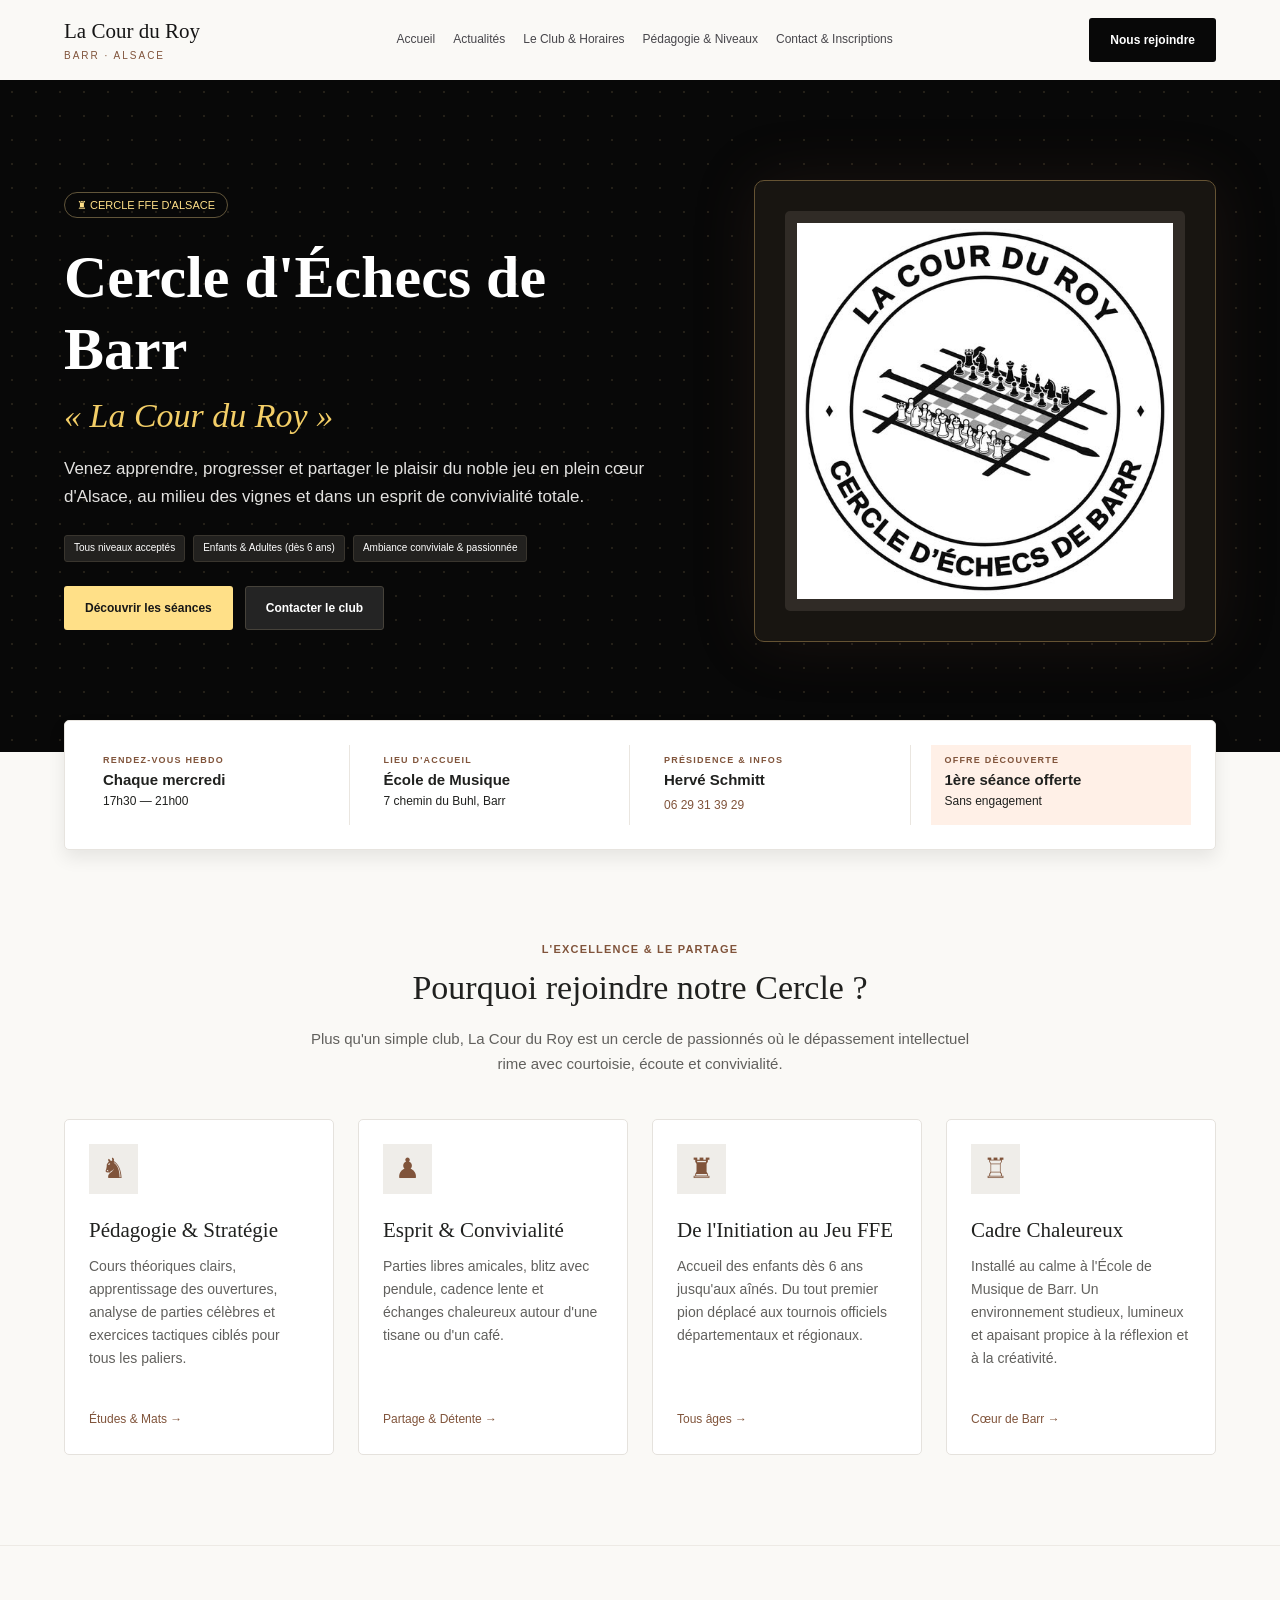
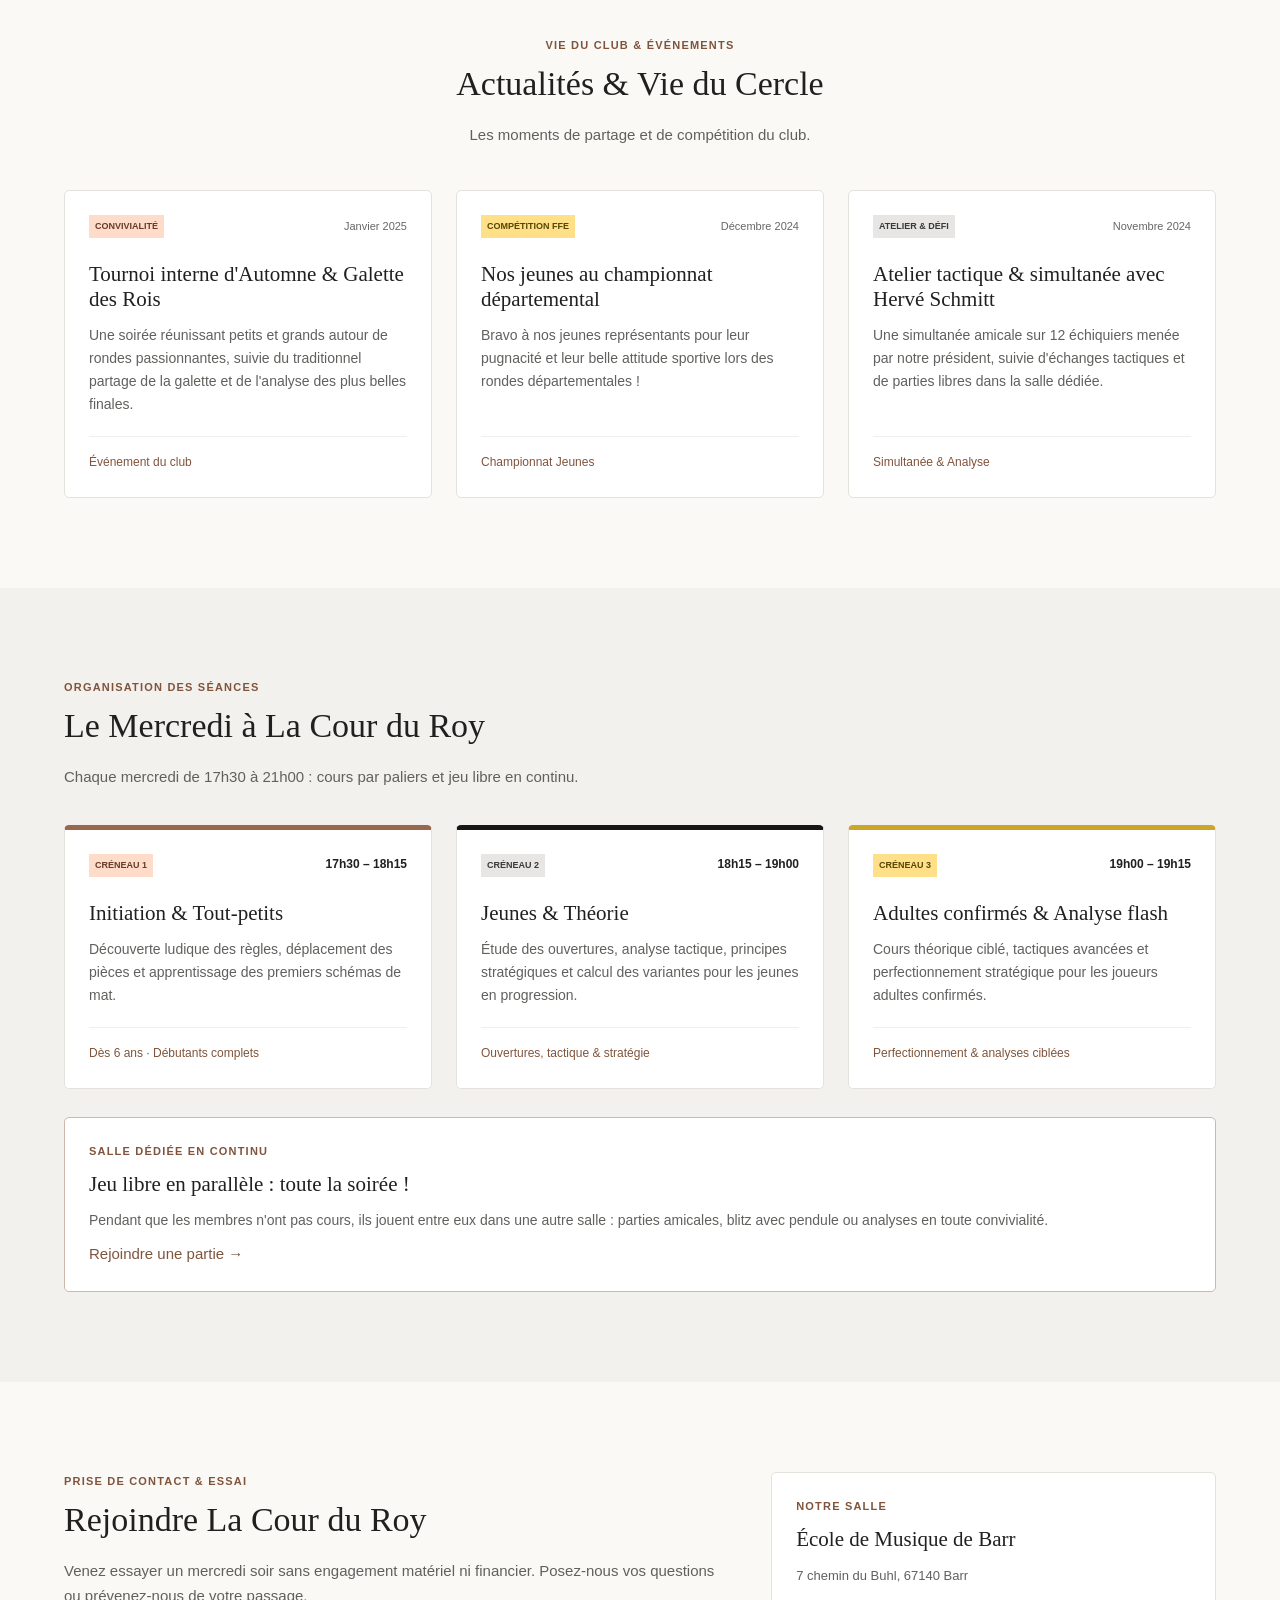
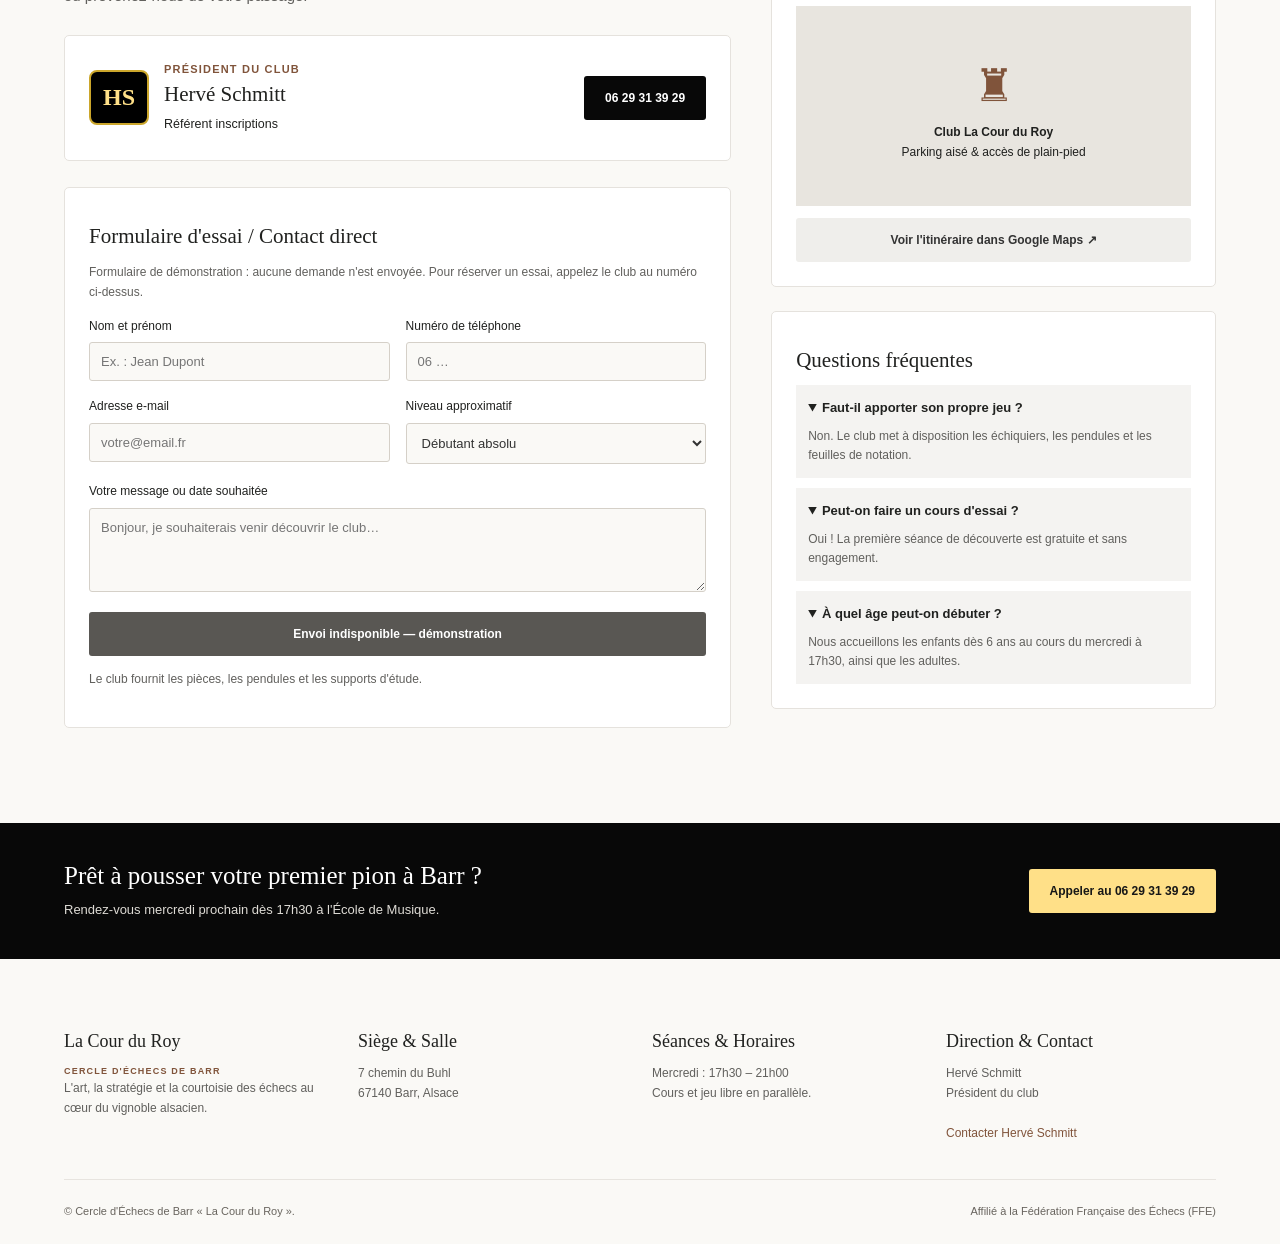
==== accueil.html @ d6816dc2 "Créer le site du club en HTML et CSS commentés en français" ====
<!DOCTYPE html>
<!-- Le HTML décrit le contenu. L'apparence est définie dans apparence.css. -->
<html lang="fr">
<head>
  <meta charset="UTF-8">
  <!-- Cette ligne adapte la page à la largeur des téléphones. -->
  <meta name="viewport" content="width=device-width, initial-scale=1.0">
  <meta name="description" content="Découvrez La Cour du Roy, le cercle d'échecs de Barr : séances du mercredi, initiation et jeu libre pour tous les niveaux.">
  <title>La Cour du Roy — Cercle d'Échecs de Barr</title>
  <link rel="stylesheet" href="apparence.css">
</head>
<body>
  <a class="lien-evitement" href="#contenu">Aller au contenu</a>
  <!-- L'en-tête contient le nom du club et les liens de navigation. -->
  <header class="entete">
    <div class="conteneur navigation">
      <a class="marque" href="#accueil">La Cour du Roy<span>Barr · Alsace</span></a>
      <nav aria-label="Navigation principale">
        <!-- Le # renvoie à l'attribut id d'une section de cette page. -->
        <a href="#accueil">Accueil</a>
        <a href="#actualites">Actualités</a>
        <a href="#horaires">Le Club &amp; Horaires</a>
        <a href="#pedagogie">Pédagogie &amp; Niveaux</a>
        <a href="#contact">Contact &amp; Inscriptions</a>
      </nav>
      <a class="bouton" href="#contact">Nous rejoindre</a>
    </div>
  </header>

  <main id="contenu">
    <!-- Le bandeau est la première grande zone visible de la page. -->
    <section class="bandeau" id="accueil">
      <div class="conteneur presentation">
        <div>
          <span class="insigne">♜ Cercle FFE d'Alsace</span>
          <h1>Cercle d'Échecs de Barr</h1>
          <p class="sous-titre">« La Cour du Roy »</p>
          <p class="introduction">Venez apprendre, progresser et partager le plaisir du noble jeu en plein cœur d'Alsace, au milieu des vignes et dans un esprit de convivialité totale.</p>
          <ul class="qualites">
            <li>Tous niveaux acceptés</li>
            <li>Enfants &amp; Adultes (dès 6 ans)</li>
            <li>Ambiance conviviale &amp; passionnée</li>
          </ul>
          <div class="actions">
            <a class="bouton bouton-dore" href="#horaires">Découvrir les séances</a>
            <a class="bouton bouton-clair" href="#contact">Contacter le club</a>
          </div>
        </div>
        <div class="cadre-logo">
          <!-- Une image locale fonctionne aussi sans connexion Internet. -->
          <img src="images/logo-club.png" alt="La Cour du Roy, Cercle d'Échecs de Barr" width="526" height="526">
        </div>
      </div>
    </section>

    <div class="conteneur informations">
      <div><span class="etiquette">Rendez-vous hebdo</span><strong>Chaque mercredi</strong><span>17h30 — 21h00</span></div>
      <div><span class="etiquette">Lieu d'accueil</span><strong>École de Musique</strong><span>7 chemin du Buhl, Barr</span></div>
      <div><span class="etiquette">Présidence &amp; Infos</span><strong>Hervé Schmitt</strong><a href="tel:+33629313929">06 29 31 39 29</a></div>
      <div class="offre"><span class="etiquette">Offre découverte</span><strong>1ère séance offerte</strong><span>Sans engagement</span></div>
    </div>

    <section class="section conteneur" id="pedagogie">
      <div class="titre-section">
        <span class="etiquette">L'excellence &amp; le partage</span>
        <h2>Pourquoi rejoindre notre Cercle ?</h2>
        <p>Plus qu'un simple club, La Cour du Roy est un cercle de passionnés où le dépassement intellectuel rime avec courtoisie, écoute et convivialité.</p>
      </div>
      <!-- La même classe « carte » permet de réutiliser la même apparence. -->
      <div class="grille quatre-colonnes">
        <article class="carte"><span class="icone" aria-hidden="true">♞</span><h3>Pédagogie &amp; Stratégie</h3><p>Cours théoriques clairs, apprentissage des ouvertures, analyse de parties célèbres et exercices tactiques ciblés pour tous les paliers.</p><a class="lien-carte" href="#horaires">Études &amp; Mats →</a></article>
        <article class="carte"><span class="icone" aria-hidden="true">♟</span><h3>Esprit &amp; Convivialité</h3><p>Parties libres amicales, blitz avec pendule, cadence lente et échanges chaleureux autour d'une tisane ou d'un café.</p><a class="lien-carte" href="#jeu-libre">Partage &amp; Détente →</a></article>
        <article class="carte"><span class="icone" aria-hidden="true">♜</span><h3>De l'Initiation au Jeu FFE</h3><p>Accueil des enfants dès 6 ans jusqu'aux aînés. Du tout premier pion déplacé aux tournois officiels départementaux et régionaux.</p><a class="lien-carte" href="#horaires">Tous âges →</a></article>
        <article class="carte"><span class="icone" aria-hidden="true">♖</span><h3>Cadre Chaleureux</h3><p>Installé au calme à l'École de Musique de Barr. Un environnement studieux, lumineux et apaisant propice à la réflexion et à la créativité.</p><a class="lien-carte" href="#adresse">Cœur de Barr →</a></article>
      </div>
    </section>

    <section class="section actualites" id="actualites">
      <div class="conteneur">
        <div class="titre-section"><span class="etiquette">Vie du club &amp; événements</span><h2>Actualités &amp; Vie du Cercle</h2><p>Les moments de partage et de compétition du club.</p></div>
        <!-- Ces textes sont repris de la maquette : les vérifier avant publication. -->
        <div class="grille trois-colonnes">
          <article class="carte"><div class="entete-carte"><span class="categorie">Convivialité</span><time datetime="2025-01">Janvier 2025</time></div><h3>Tournoi interne d'Automne &amp; Galette des Rois</h3><p>Une soirée réunissant petits et grands autour de rondes passionnantes, suivie du traditionnel partage de la galette et de l'analyse des plus belles finales.</p><span class="pied-carte">Événement du club</span></article>
          <article class="carte"><div class="entete-carte"><span class="categorie doree">Compétition FFE</span><time datetime="2024-12">Décembre 2024</time></div><h3>Nos jeunes au championnat départemental</h3><p>Bravo à nos jeunes représentants pour leur pugnacité et leur belle attitude sportive lors des rondes départementales !</p><span class="pied-carte">Championnat Jeunes</span></article>
          <article class="carte"><div class="entete-carte"><span class="categorie grise">Atelier &amp; Défi</span><time datetime="2024-11">Novembre 2024</time></div><h3>Atelier tactique &amp; simultanée avec Hervé Schmitt</h3><p>Une simultanée amicale sur 12 échiquiers menée par notre président, suivie d'échanges tactiques et de parties libres dans la salle dédiée.</p><span class="pied-carte">Simultanée &amp; Analyse</span></article>
        </div>
      </div>
    </section>

    <section class="section fond-gris" id="horaires">
      <div class="conteneur">
        <div class="titre-horaires"><span class="etiquette">Organisation des séances</span><h2>Le Mercredi à La Cour du Roy</h2><p>Chaque mercredi de 17h30 à 21h00 : cours par paliers et jeu libre en continu.</p></div>
        <div class="grille trois-colonnes">
          <article class="carte creneau"><div class="entete-carte"><span class="categorie">Créneau 1</span><strong>17h30 – 18h15</strong></div><h3>Initiation &amp; Tout-petits</h3><p>Découverte ludique des règles, déplacement des pièces et apprentissage des premiers schémas de mat.</p><span class="pied-carte">Dès 6 ans · Débutants complets</span></article>
          <article class="carte creneau creneau-noir"><div class="entete-carte"><span class="categorie grise">Créneau 2</span><strong>18h15 – 19h00</strong></div><h3>Jeunes &amp; Théorie</h3><p>Étude des ouvertures, analyse tactique, principes stratégiques et calcul des variantes pour les jeunes en progression.</p><span class="pied-carte">Ouvertures, tactique &amp; stratégie</span></article>
          <article class="carte creneau creneau-dore"><div class="entete-carte"><span class="categorie doree">Créneau 3</span><strong>19h00 – 19h15</strong></div><h3>Adultes confirmés &amp; Analyse flash</h3><p>Cours théorique ciblé, tactiques avancées et perfectionnement stratégique pour les joueurs adultes confirmés.</p><span class="pied-carte">Perfectionnement &amp; analyses ciblées</span></article>
        </div>
        <div class="carte jeu-libre" id="jeu-libre"><span class="etiquette">Salle dédiée en continu</span><h3>Jeu libre en parallèle : toute la soirée !</h3><p>Pendant que les membres n'ont pas cours, ils jouent entre eux dans une autre salle : parties amicales, blitz avec pendule ou analyses en toute convivialité.</p><a href="#contact">Rejoindre une partie →</a></div>
      </div>
    </section>

    <section class="section conteneur contact" id="contact">
      <div>
        <span class="etiquette">Prise de contact &amp; essai</span><h2>Rejoindre La Cour du Roy</h2>
        <p>Venez essayer un mercredi soir sans engagement matériel ni financier. Posez-nous vos questions ou prévenez-nous de votre passage.</p>
        <div class="carte president"><span class="initiales" aria-hidden="true">HS</span><div><span class="etiquette">Président du club</span><h3>Hervé Schmitt</h3><small>Référent inscriptions</small></div><a class="bouton" href="tel:+33629313929">06 29 31 39 29</a></div>
        <div class="carte">
          <h3>Formulaire d'essai / Contact direct</h3>
          <p class="note" id="note-formulaire">Formulaire de démonstration : aucune demande n'est envoyée. Pour réserver un essai, appelez le club au numéro ci-dessus.</p>
          <!-- Un vrai envoi demande un serveur ou un service de formulaire.
               Le bouton est désactivé pour ne pas simuler un envoi réussi. -->
          <form aria-describedby="note-formulaire">
            <div class="grille deux-colonnes">
              <!-- Le « for » du label correspond à l'id du champ associé. -->
              <div><label for="nom">Nom et prénom</label><input id="nom" name="nom" type="text" autocomplete="name" placeholder="Ex. : Jean Dupont"></div>
              <div><label for="telephone">Numéro de téléphone</label><input id="telephone" name="telephone" type="tel" autocomplete="tel" placeholder="06 …"></div>
              <div><label for="courriel">Adresse e-mail</label><input id="courriel" name="courriel" type="email" autocomplete="email" placeholder="votre@email.fr"></div>
              <div><label for="niveau">Niveau approximatif</label><select id="niveau" name="niveau"><option>Débutant absolu</option><option>Connaît les règles</option><option>Joueur régulier</option><option>Compétiteur</option><option>Inscription pour un enfant</option></select></div>
            </div>
            <label for="message">Votre message ou date souhaitée</label><textarea id="message" name="message" rows="4" placeholder="Bonjour, je souhaiterais venir découvrir le club…"></textarea>
            <button class="bouton" type="button" disabled>Envoi indisponible — démonstration</button>
            <p class="note">Le club fournit les pièces, les pendules et les supports d'étude.</p>
          </form>
        </div>
      </div>
      <aside>
        <div class="carte" id="adresse"><span class="etiquette">Notre salle</span><h3>École de Musique de Barr</h3><address>7 chemin du Buhl, 67140 Barr</address><div class="localisation"><span aria-hidden="true">♜</span><strong>Club La Cour du Roy</strong><span>Parking aisé &amp; accès de plain-pied</span></div><a class="bouton bouton-itineraire" href="https://maps.google.com/?q=7+Chemin+du+Buhl+67140+Barr" target="_blank" rel="noopener noreferrer">Voir l'itinéraire dans Google Maps ↗</a></div>
        <div class="carte questions"><h3>Questions fréquentes</h3>
          <!-- details et summary créent un volet ouvrable sans JavaScript. -->
          <details open><summary>Faut-il apporter son propre jeu ?</summary><p>Non. Le club met à disposition les échiquiers, les pendules et les feuilles de notation.</p></details>
          <details open><summary>Peut-on faire un cours d'essai ?</summary><p>Oui ! La première séance de découverte est gratuite et sans engagement.</p></details>
          <details open><summary>À quel âge peut-on débuter ?</summary><p>Nous accueillons les enfants dès 6 ans au cours du mercredi à 17h30, ainsi que les adultes.</p></details>
        </div>
      </aside>
    </section>

    <section class="invitation"><div class="conteneur"><div><h2>Prêt à pousser votre premier pion à Barr ?</h2><p>Rendez-vous mercredi prochain dès 17h30 à l'École de Musique.</p></div><a class="bouton bouton-dore" href="tel:+33629313929">Appeler au 06 29 31 39 29</a></div></section>
  </main>

  <!-- Le pied de page rassemble les informations utiles. -->
  <footer class="pied-page conteneur">
    <div class="grille quatre-colonnes">
      <div><h3>La Cour du Roy</h3><span class="etiquette">Cercle d'Échecs de Barr</span><p>L'art, la stratégie et la courtoisie des échecs au cœur du vignoble alsacien.</p></div>
      <div><h3>Siège &amp; Salle</h3><p>7 chemin du Buhl<br>67140 Barr, Alsace</p></div>
      <div><h3>Séances &amp; Horaires</h3><p>Mercredi : 17h30 – 21h00<br>Cours et jeu libre en parallèle.</p></div>
      <div><h3>Direction &amp; Contact</h3><p>Hervé Schmitt<br>Président du club</p><a href="tel:+33629313929">Contacter Hervé Schmitt</a></div>
    </div>
    <div class="mentions"><span>© Cercle d'Échecs de Barr « La Cour du Roy ».</span><span>Affilié à la Fédération Française des Échecs (FFE)</span></div>
  </footer>
</body>
</html>
---- apparence.css ----
/* Le CSS règle les couleurs, les tailles et la disposition du HTML.
   Une règle s'écrit : sélecteur { propriété: valeur; } */

/* 1. Réglages communs à toute la page. */
* {
  box-sizing: border-box; /* Les bordures et espacements restent dans la largeur. */
}
html { scroll-behavior: smooth; }
body {
  margin: 0;
  background: #faf9f6;
  color: #20211f;
  font-family: Arial, sans-serif;
  font-size: 15px;
  line-height: 1.65;
}
h1, h2, h3, .marque {
  font-family: Georgia, 'Times New Roman', serif;
  line-height: 1.2;
}
h1 { font-size: 60px; margin: 24px 0 12px; }
h2 { font-size: 34px; margin: 10px 0 18px; font-weight: normal; }
h3 { font-size: 21px; margin: 12px 0; font-weight: normal; }
p { margin: 0 0 20px; color: #61605d; }
a { color: #80543b; text-decoration: none; }
a:hover { text-decoration: underline; }
/* Le contour permet de voir quel lien ou champ est sélectionné au clavier. */
a:focus-visible, summary:focus-visible, input:focus-visible,
select:focus-visible, textarea:focus-visible {
  outline: 3px solid #af7a28;
  outline-offset: 4px;
}
img { max-width: 100%; height: auto; display: block; }
section, [id] { scroll-margin-top: 24px; }
.conteneur { width: 90%; max-width: 1160px; margin: 0 auto; }
.section { padding-top: 90px; padding-bottom: 90px; }
.etiquette { display: block; color: #80543b; font-size: 11px; font-weight: bold; text-transform: uppercase; letter-spacing: 1.2px; }
.lien-evitement { position: absolute; top: -100px; left: 15px; padding: 10px; background: white; z-index: 10; }
.lien-evitement:focus { top: 10px; }

/* 2. Navigation : flex place les éléments les uns à côté des autres. */
.navigation { display: flex; align-items: center; justify-content: space-between; gap: 22px; min-height: 80px; }
.marque { color: #161616; font-size: 21px; flex-shrink: 0; }
.marque span { display: block; font: 10px Arial, sans-serif; text-transform: uppercase; letter-spacing: 2px; color: #80543b; margin-top: 5px; }
nav { display: flex; gap: 18px; flex-wrap: wrap; }
nav a { color: #47464b; font-size: 12px; }
.bouton { display: inline-block; padding: 12px 20px; border: 1px solid transparent; border-radius: 3px; background: #080808; color: white; font: bold 12px/1.5 Arial, sans-serif; text-align: center; }
.bouton:hover { background: #80543b; color: white; text-decoration: none; }
.bouton-dore { background: #ffe088; color: #171717; }
.bouton-clair { background: #242424; border-color: #46423a; }

/* 3. Présentation et logo. Les points sont un fond créé en CSS. */
.bandeau { background-color: #080808; background-image: radial-gradient(#242018 1px, transparent 1px); background-size: 24px 24px; color: white; padding: 100px 0 110px; }
.presentation { display: grid; grid-template-columns: 1.3fr 1fr; align-items: center; gap: 90px; }
.insigne { border: 1px solid #61553a; border-radius: 20px; padding: 6px 12px; font-size: 11px; text-transform: uppercase; color: #ffe088; }
.sous-titre { font: italic 34px Georgia, serif; color: #f3ce67; margin-bottom: 20px; }
.introduction { color: #e3e2e0; font-size: 17px; }
.qualites { display: flex; flex-wrap: wrap; gap: 8px; padding: 0; margin: 24px 0; list-style: none; }
.qualites li { background: #22211f; border: 1px solid #39352e; border-radius: 3px; padding: 4px 9px; font-size: 10px; }
.actions { display: flex; flex-wrap: wrap; gap: 12px; }
.cadre-logo { padding: 30px; border: 1px solid #655333; border-radius: 10px; background: #181511; box-shadow: 0 0 65px #80543b25; }
.cadre-logo img { border: 12px solid #302b26; border-radius: 5px; }

/* 4. La barre d'informations remonte légèrement sur le bandeau. */
.informations { position: relative; margin-top: -32px; padding: 24px; background: white; border: 1px solid #e7e4df; border-radius: 5px; box-shadow: 0 8px 18px #00000015; display: grid; grid-template-columns: repeat(4, 1fr); gap: 20px; }
.informations > div { padding: 8px 14px; border-right: 1px solid #eae6e0; }
.informations strong, .informations span { display: block; }
.informations strong { font-size: 15px; }
.informations span, .informations a { font-size: 12px; }
.informations .etiquette { font-size: 9px; }
.informations .offre { background: #fff0e7; border: 0; }

/* 5. Grilles réutilisables : 1fr signifie une part de l'espace disponible. */
.grille { display: grid; gap: 24px; }
.quatre-colonnes { grid-template-columns: repeat(4, 1fr); }
.trois-colonnes { grid-template-columns: repeat(3, 1fr); }
.deux-colonnes { grid-template-columns: repeat(2, 1fr); }
.titre-section { text-align: center; max-width: 670px; margin: 0 auto 42px; }
.carte { background: white; border: 1px solid #e5e2dd; border-radius: 5px; padding: 24px; }
.grille .carte { display: flex; flex-direction: column; }
.carte p { font-size: 14px; }
.icone { display: inline-block; align-self: flex-start; background: #efede9; color: #80543b; font-size: 28px; padding: 2px 12px; margin-bottom: 12px; }
.lien-carte { margin-top: auto; padding-top: 20px; font-size: 12px; }
.actualites { border-top: 1px solid #edeae5; }
.entete-carte { display: flex; align-items: center; justify-content: space-between; flex-wrap: wrap; gap: 8px; margin-bottom: 12px; font-size: 12px; }
time { color: #666; font-size: 11px; }
.categorie { background: #ffdbca; color: #653d26; padding: 4px 6px; font-size: 9px; text-transform: uppercase; font-weight: bold; }
.doree { background: #ffe088; color: #574500; }
.grise { background: #e8e6e4; color: #393939; }
.pied-carte { margin-top: auto; padding-top: 16px; border-top: 1px solid #eee; color: #80543b; font-size: 12px; }

/* 6. Horaires et contact. */
.fond-gris { background: #f2f1ee; }
.titre-horaires { margin-bottom: 35px; }
.creneau { border-top: 5px solid #98694e; }
.creneau-noir { border-top-color: #171717; }
.creneau-dore { border-top-color: #cba62b; }
.jeu-libre { margin-top: 28px; border-color: #cdb8ab; }
.jeu-libre p { margin-bottom: 10px; }
.contact { display: grid; grid-template-columns: 1.5fr 1fr; gap: 40px; }
.president { display: flex; align-items: center; flex-wrap: wrap; gap: 15px; margin: 26px 0; }
.president h3 { margin: 4px 0; }
.president .bouton { margin-left: auto; }
.initiales { background: black; color: #ffe088; border: 2px solid #cba62b; border-radius: 8px; padding: 12px; font: bold 24px Georgia, serif; }
.contact aside > .carte { margin-bottom: 24px; }
label { display: block; font-size: 12px; margin-bottom: 6px; }
input, select, textarea { width: 100%; padding: 11px; border: 1px solid #d5d0c8; border-radius: 3px; background: #faf9f6; color: #333; font: 13px Arial, sans-serif; }
textarea { resize: vertical; }
form .grille { gap: 16px; margin-bottom: 18px; }
form .bouton { width: 100%; margin-top: 12px; }
button:disabled { background: #595753; color: white; cursor: not-allowed; }
.note { font-size: 12px !important; margin: 14px 0; }
address { font-style: normal; color: #61605d; font-size: 13px; }
.localisation { background: #e8e5df; min-height: 200px; display: flex; flex-direction: column; align-items: center; justify-content: center; text-align: center; padding: 20px; margin: 20px 0 12px; font-size: 12px; }
.localisation > span:first-child { font-size: 45px; color: #80543b; }
.bouton-itineraire { background: #efeeeb; color: #333; width: 100%; }
details { background: #f4f3f1; padding: 12px; margin-top: 10px; font-size: 13px; }
summary { cursor: pointer; font-weight: bold; }
details p { margin: 8px 0 0; font-size: 12px !important; }

/* 7. Dernière invitation et pied de page. */
.invitation { background: #080808; color: white; padding: 38px 0; }
.invitation .conteneur { display: flex; align-items: center; justify-content: space-between; gap: 25px; }
.invitation h2 { font-size: 25px; margin: 0 0 8px; }
.invitation p { color: #dedbd5; margin: 0; font-size: 13px; }
.invitation .bouton { flex-shrink: 0; }
.pied-page { padding-top: 60px; padding-bottom: 24px; font-size: 12px; }
.pied-page h3 { font-size: 18px; }
.pied-page .etiquette { font-size: 9px; }
.mentions { display: flex; justify-content: space-between; flex-wrap: wrap; gap: 15px; border-top: 1px solid #e7e4df; margin-top: 35px; padding-top: 22px; color: #68645e; font-size: 11px; }

/* 8. Les media queries changent la disposition selon la largeur de l'écran. */
@media (max-width: 1050px) {
  .navigation { flex-wrap: wrap; padding: 18px 0; }
  nav { order: 3; width: 100%; justify-content: center; }
  .presentation { gap: 40px; }
  h1 { font-size: 48px; }
  .quatre-colonnes, .informations { grid-template-columns: repeat(2, 1fr); }
  .contact { grid-template-columns: 1.2fr 1fr; gap: 24px; }
  .trois-colonnes { gap: 14px; }
  .carte { padding: 20px; }
}
@media (max-width: 700px) {
  .section { padding-top: 55px; padding-bottom: 55px; }
  h1 { font-size: 42px; }
  h2 { font-size: 29px; }
  .sous-titre { font-size: 29px; }
  nav { gap: 12px 18px; }
  .bandeau { padding: 55px 0 75px; }
  .presentation, .contact, .trois-colonnes { grid-template-columns: 1fr; }
  .cadre-logo { width: 260px; max-width: 100%; margin: 0 auto; padding: 18px; }
  .informations { padding: 16px; gap: 8px; }
  .informations > div { border: 0; padding: 8px; }
  .quatre-colonnes, .deux-colonnes { grid-template-columns: 1fr; }
  .invitation .conteneur { flex-direction: column; text-align: center; }
  .president .bouton { margin-left: 0; }
  .entete .bouton { padding: 10px 12px; }
}
/* Respecte les personnes qui préfèrent éviter les mouvements à l'écran. */
@media (prefers-reduced-motion: reduce) {
  html { scroll-behavior: auto; }
}
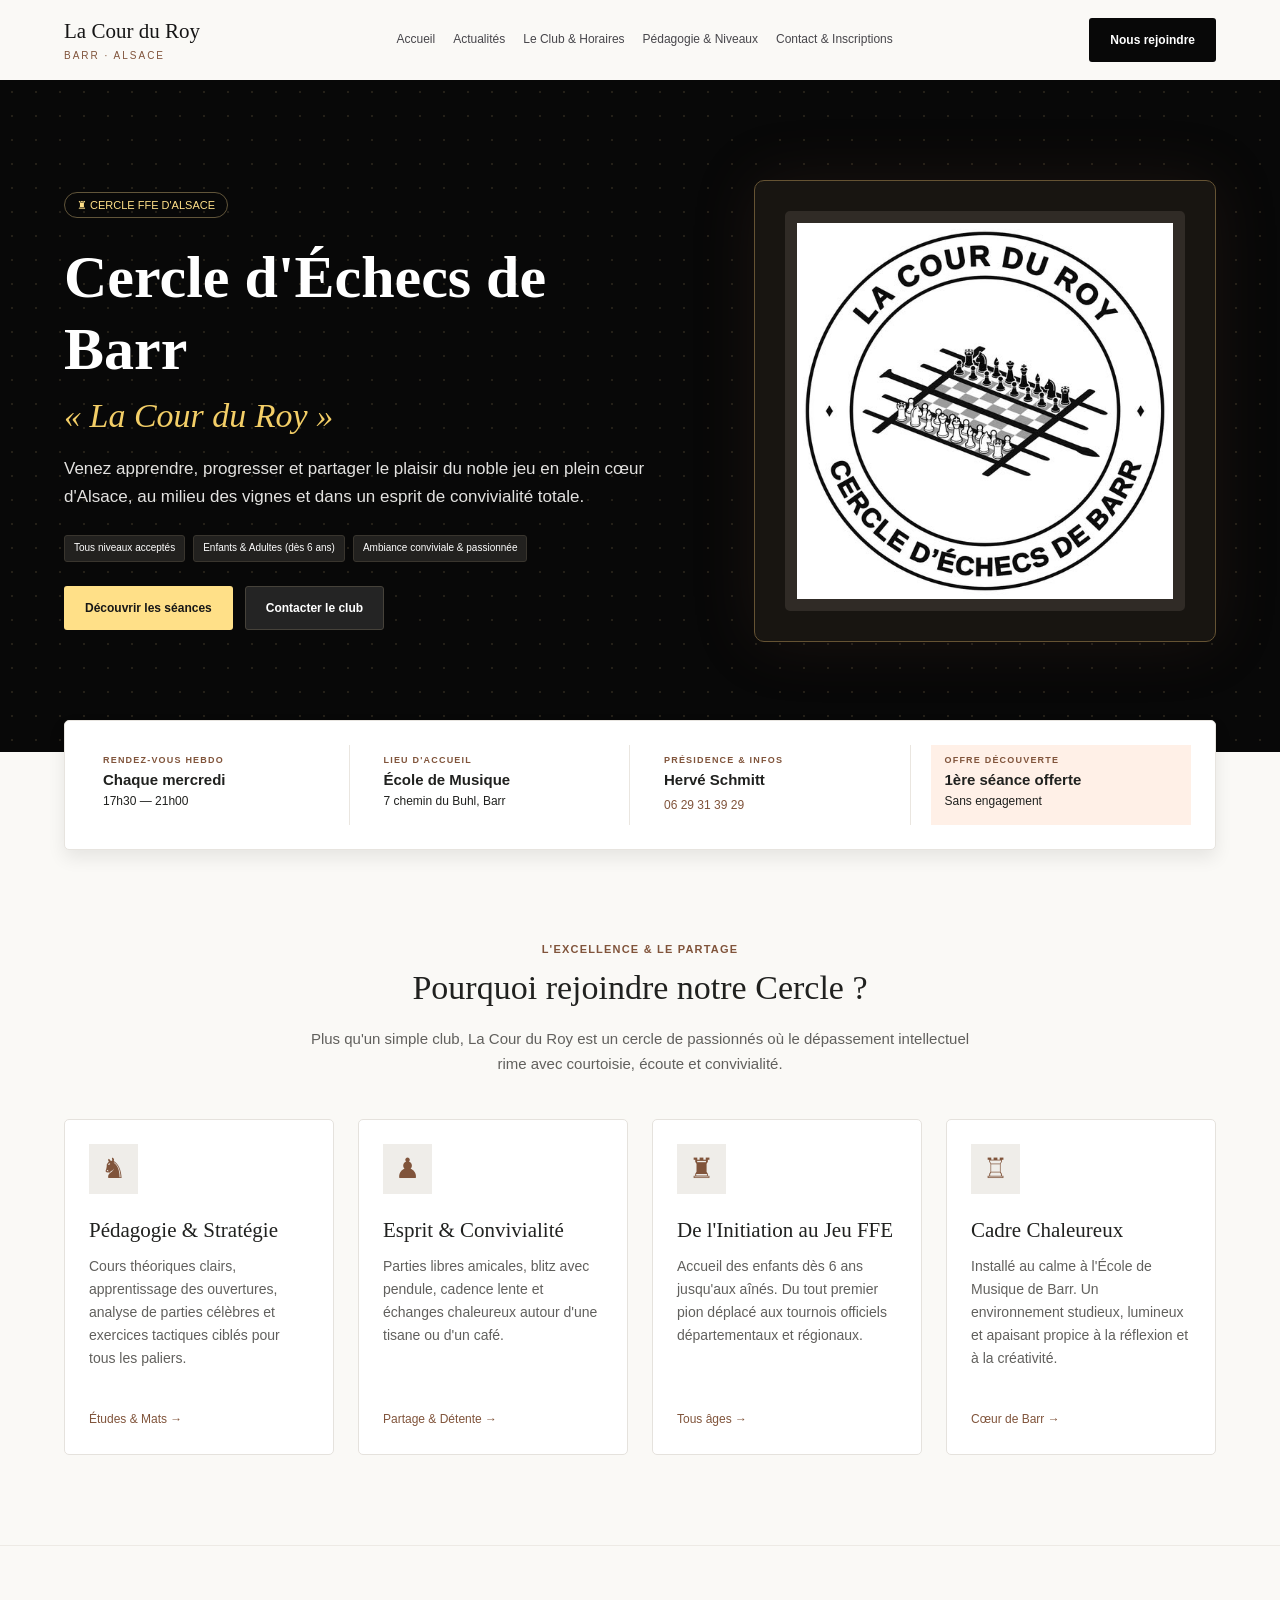
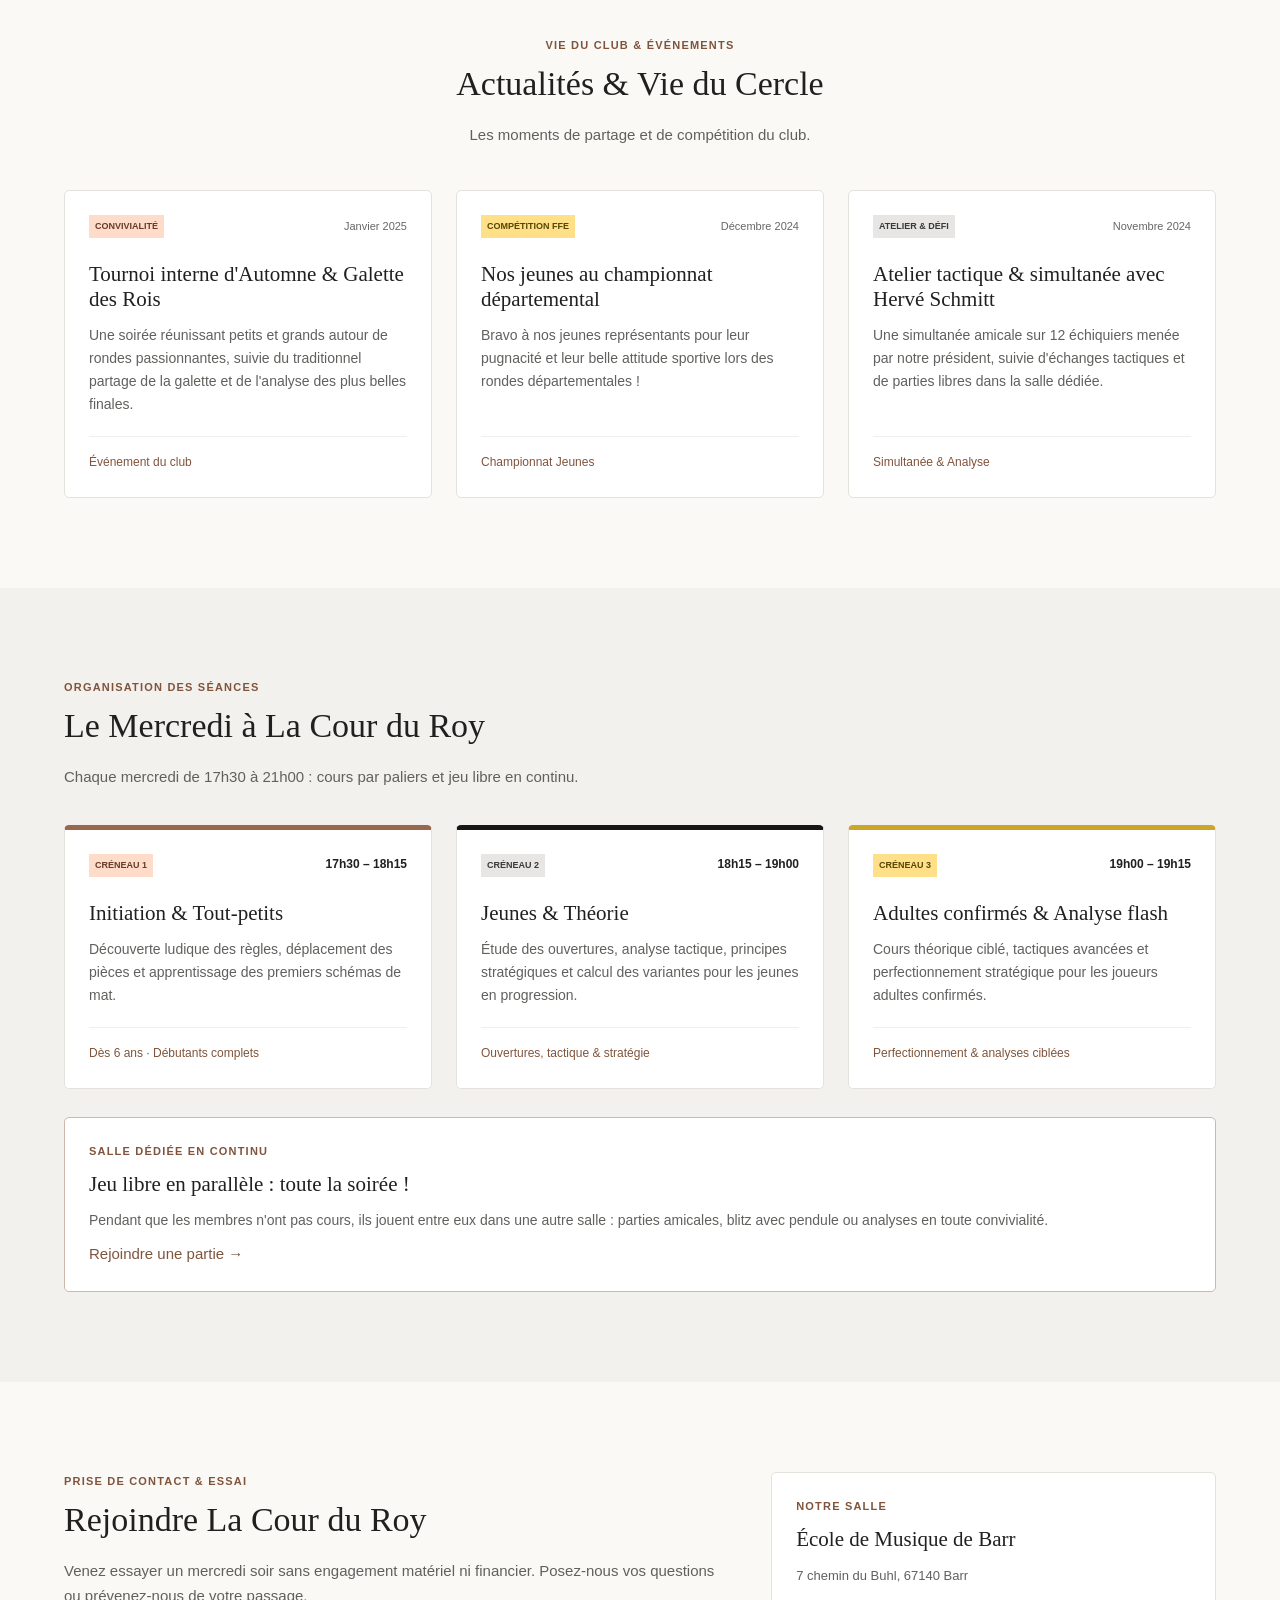
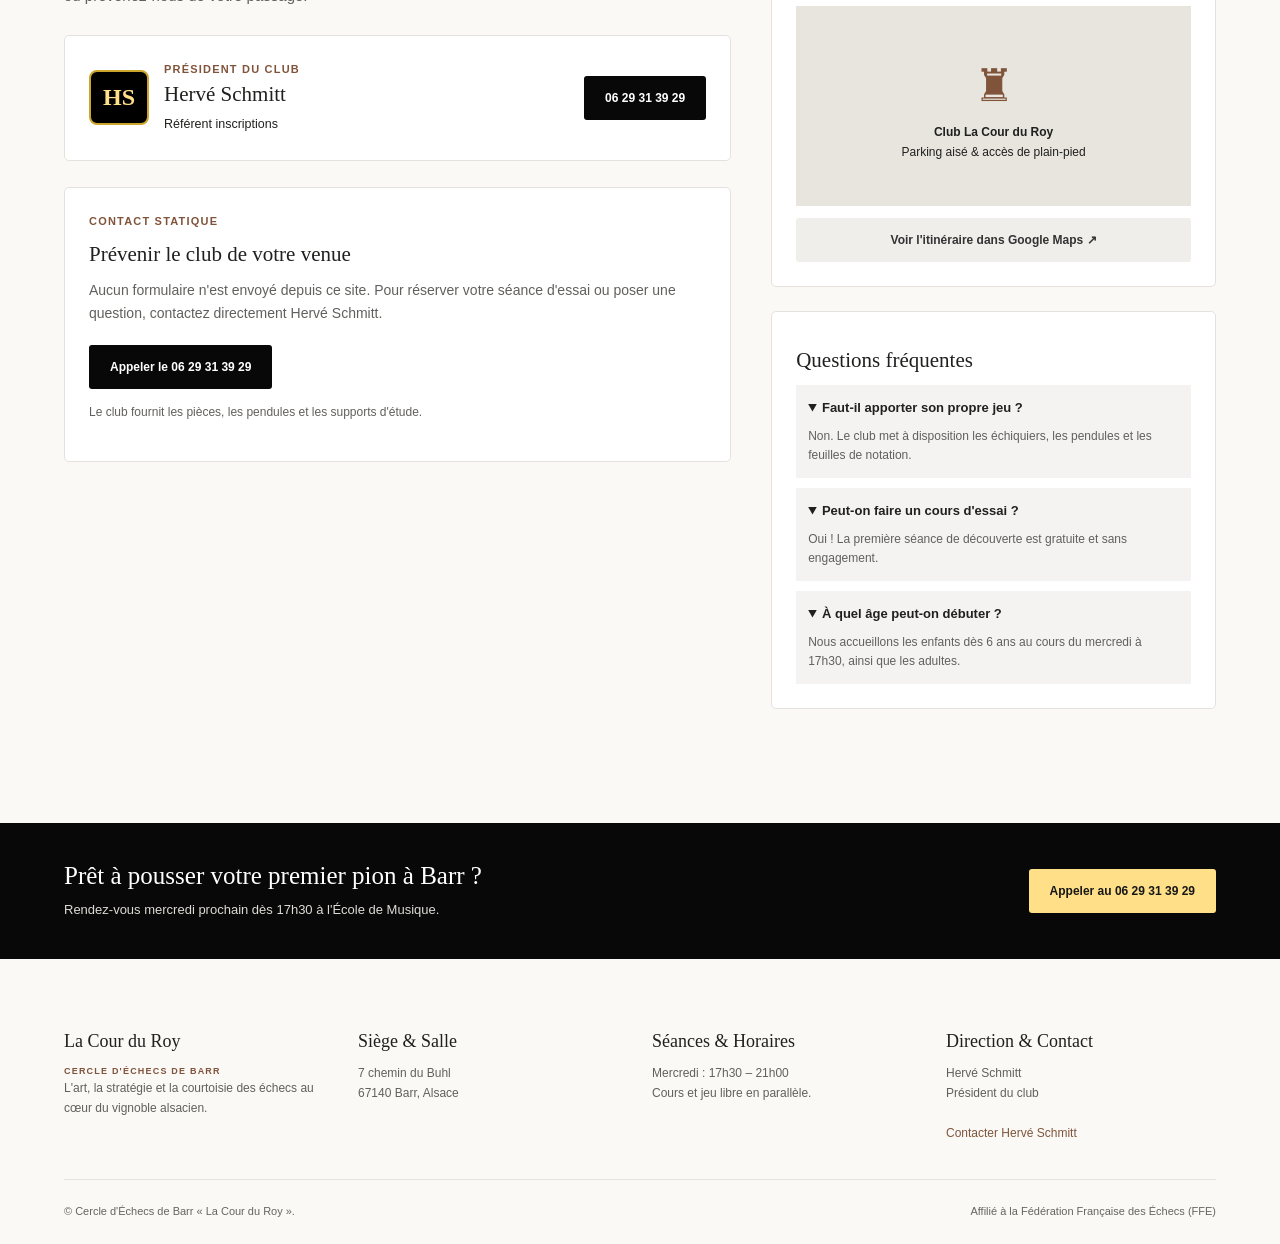
==== commit e24b160f: "Retirer le formulaire pour le site statique" ====
--- a/accueil.html
+++ b/accueil.html
@@ -104,23 +104,13 @@
         <span class="etiquette">Prise de contact &amp; essai</span><h2>Rejoindre La Cour du Roy</h2>
         <p>Venez essayer un mercredi soir sans engagement matériel ni financier. Posez-nous vos questions ou prévenez-nous de votre passage.</p>
         <div class="carte president"><span class="initiales" aria-hidden="true">HS</span><div><span class="etiquette">Président du club</span><h3>Hervé Schmitt</h3><small>Référent inscriptions</small></div><a class="bouton" href="tel:+33629313929">06 29 31 39 29</a></div>
-        <div class="carte">
-          <h3>Formulaire d'essai / Contact direct</h3>
-          <p class="note" id="note-formulaire">Formulaire de démonstration : aucune demande n'est envoyée. Pour réserver un essai, appelez le club au numéro ci-dessus.</p>
-          <!-- Un vrai envoi demande un serveur ou un service de formulaire.
-               Le bouton est désactivé pour ne pas simuler un envoi réussi. -->
-          <form aria-describedby="note-formulaire">
-            <div class="grille deux-colonnes">
-              <!-- Le « for » du label correspond à l'id du champ associé. -->
-              <div><label for="nom">Nom et prénom</label><input id="nom" name="nom" type="text" autocomplete="name" placeholder="Ex. : Jean Dupont"></div>
-              <div><label for="telephone">Numéro de téléphone</label><input id="telephone" name="telephone" type="tel" autocomplete="tel" placeholder="06 …"></div>
-              <div><label for="courriel">Adresse e-mail</label><input id="courriel" name="courriel" type="email" autocomplete="email" placeholder="votre@email.fr"></div>
-              <div><label for="niveau">Niveau approximatif</label><select id="niveau" name="niveau"><option>Débutant absolu</option><option>Connaît les règles</option><option>Joueur régulier</option><option>Compétiteur</option><option>Inscription pour un enfant</option></select></div>
-            </div>
-            <label for="message">Votre message ou date souhaitée</label><textarea id="message" name="message" rows="4" placeholder="Bonjour, je souhaiterais venir découvrir le club…"></textarea>
-            <button class="bouton" type="button" disabled>Envoi indisponible — démonstration</button>
-            <p class="note">Le club fournit les pièces, les pendules et les supports d'étude.</p>
-          </form>
+        <!-- Le site est statique : on affiche les coordonnées sans faux formulaire. -->
+        <div class="carte contact-statique">
+          <span class="etiquette">Contact statique</span>
+          <h3>Prévenir le club de votre venue</h3>
+          <p>Aucun formulaire n'est envoyé depuis ce site. Pour réserver votre séance d'essai ou poser une question, contactez directement Hervé Schmitt.</p>
+          <a class="bouton" href="tel:+33629313929">Appeler le 06 29 31 39 29</a>
+          <p class="note">Le club fournit les pièces, les pendules et les supports d'étude.</p>
         </div>
       </div>
       <aside>
@@ -149,3 +139,4 @@
   </footer>
 </body>
 </html>
+
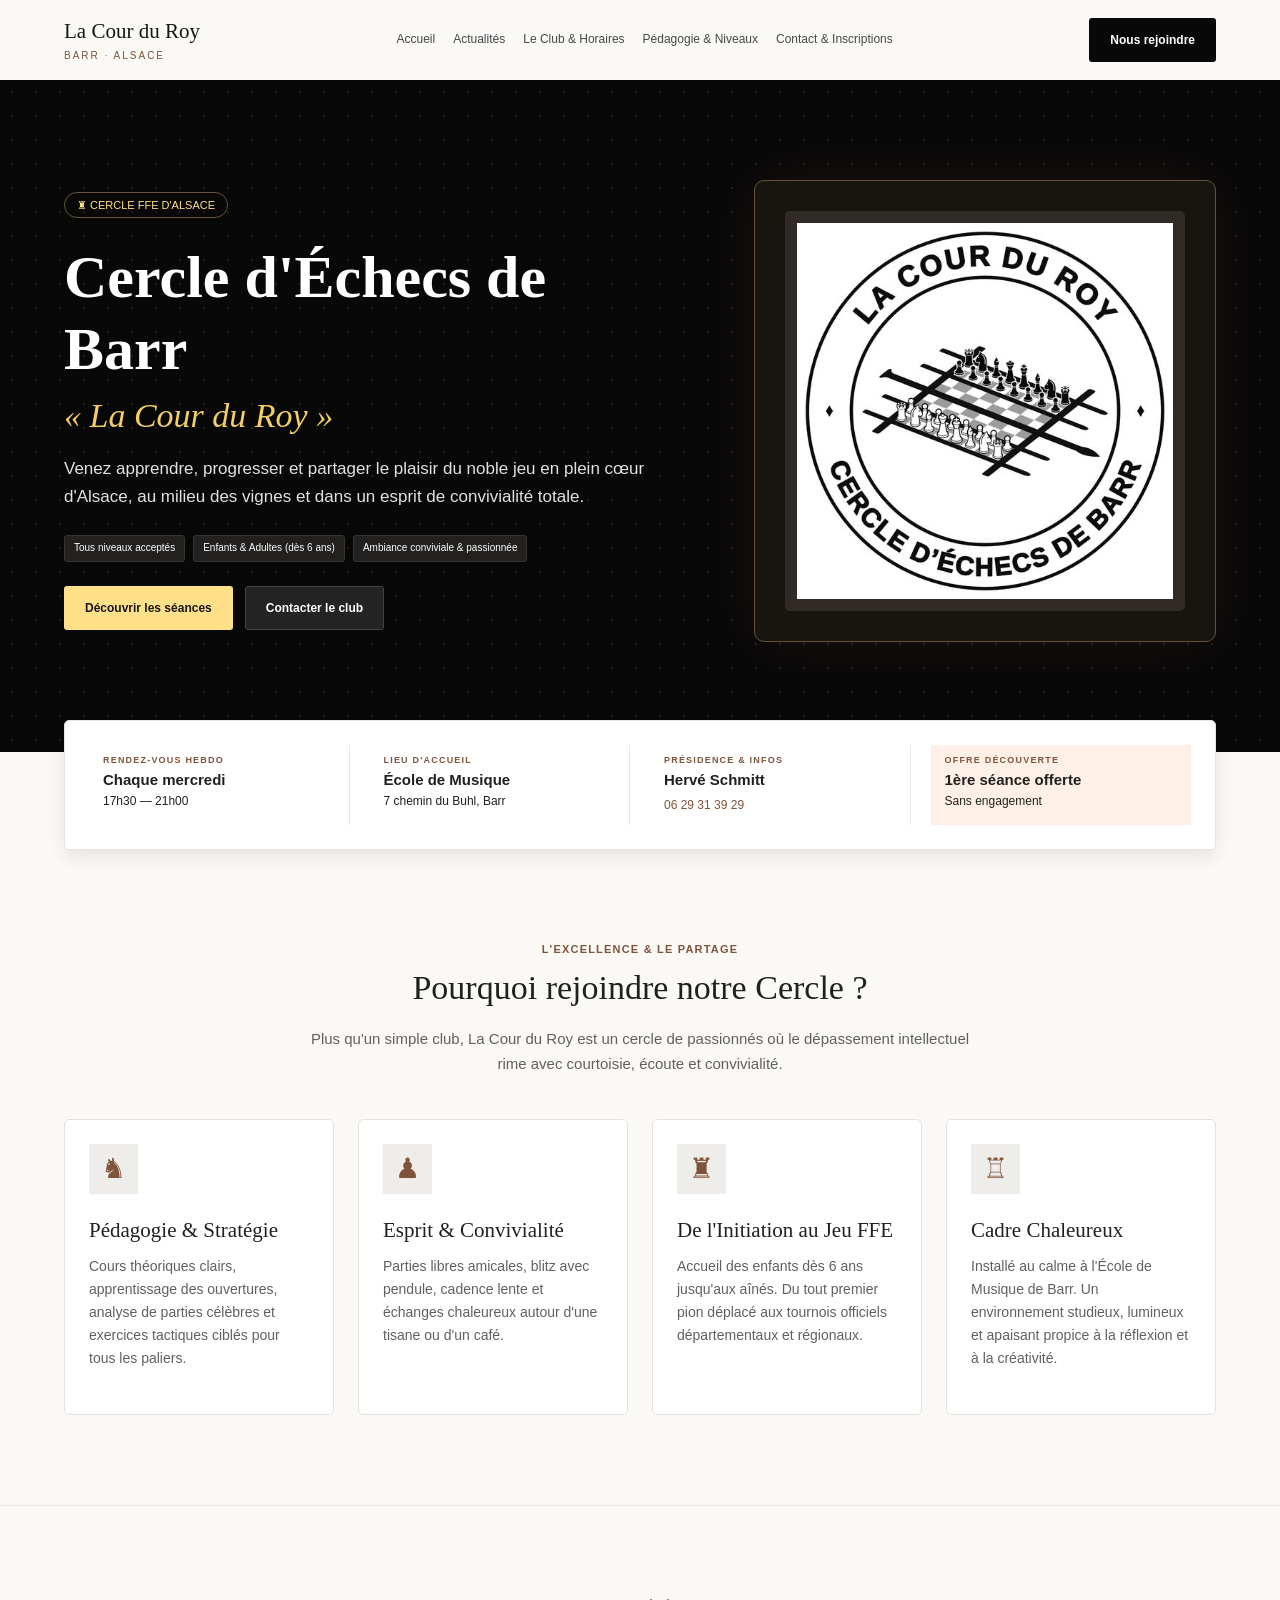
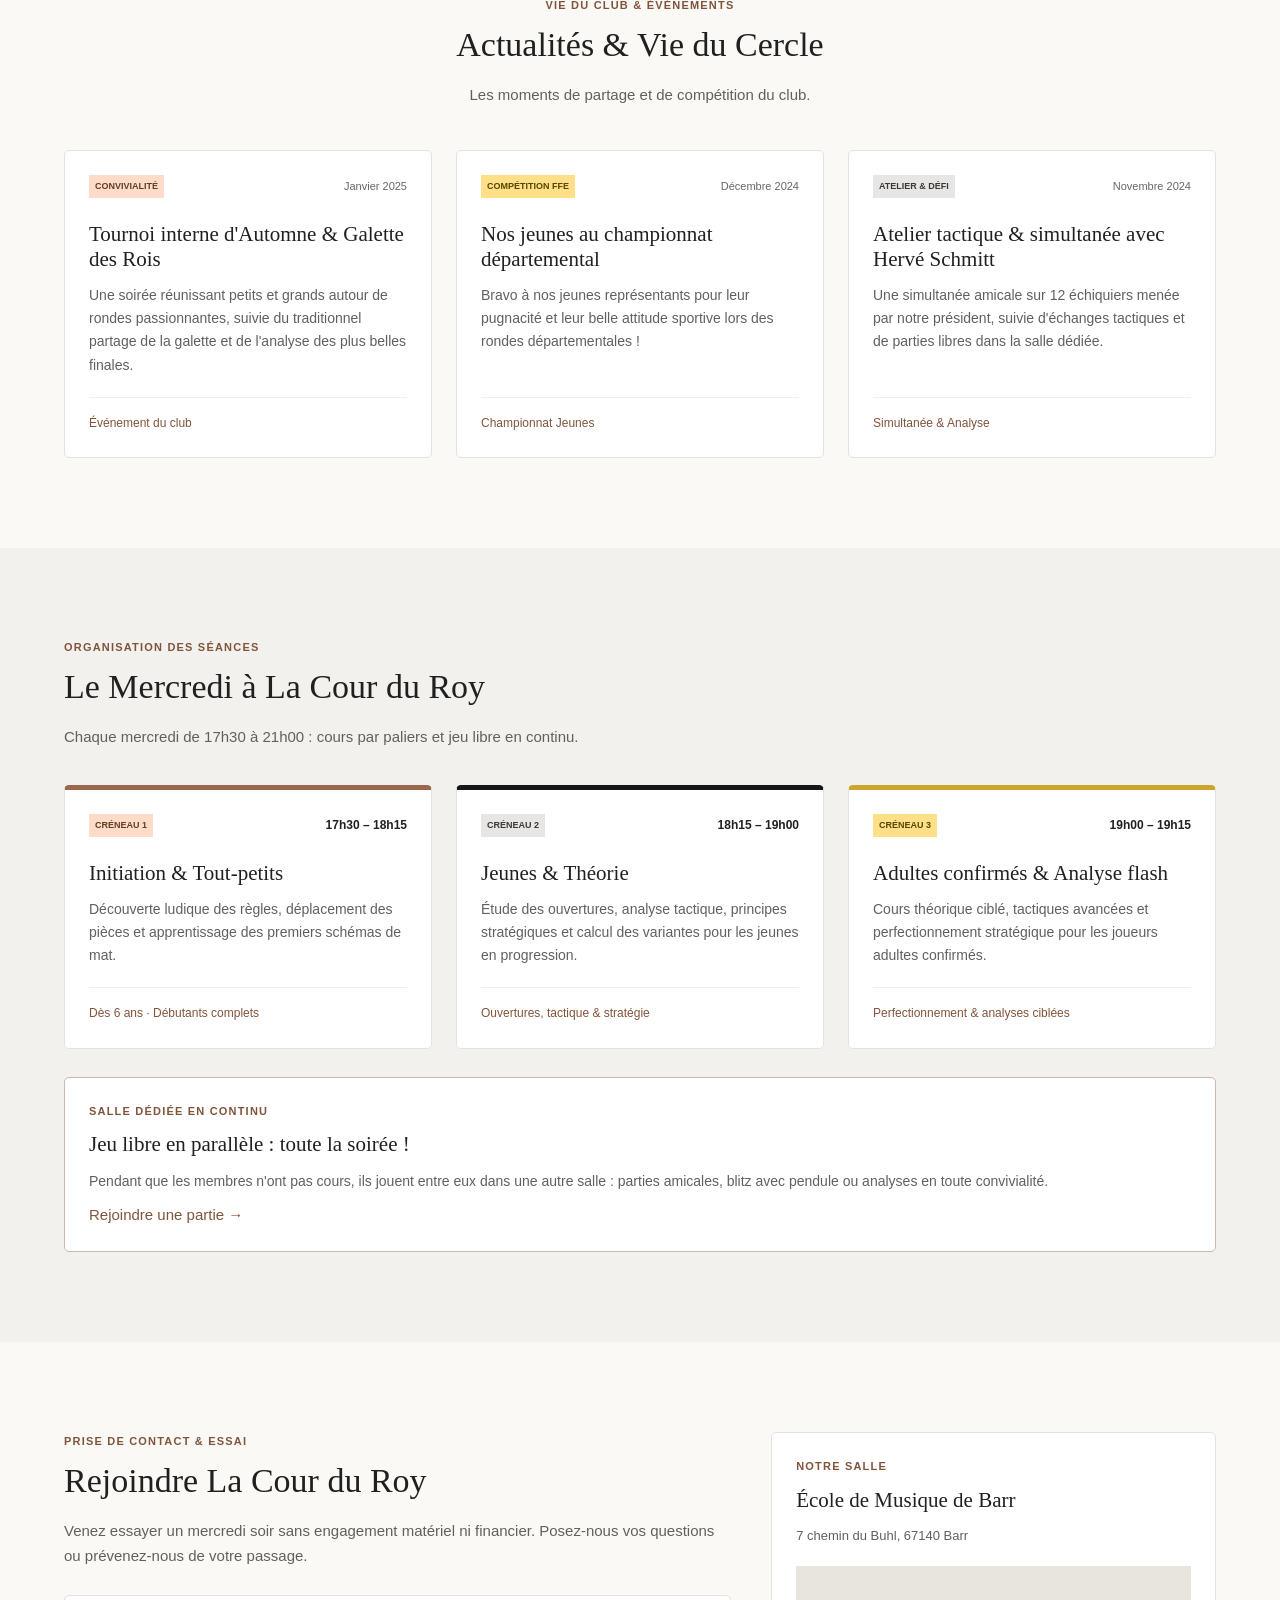
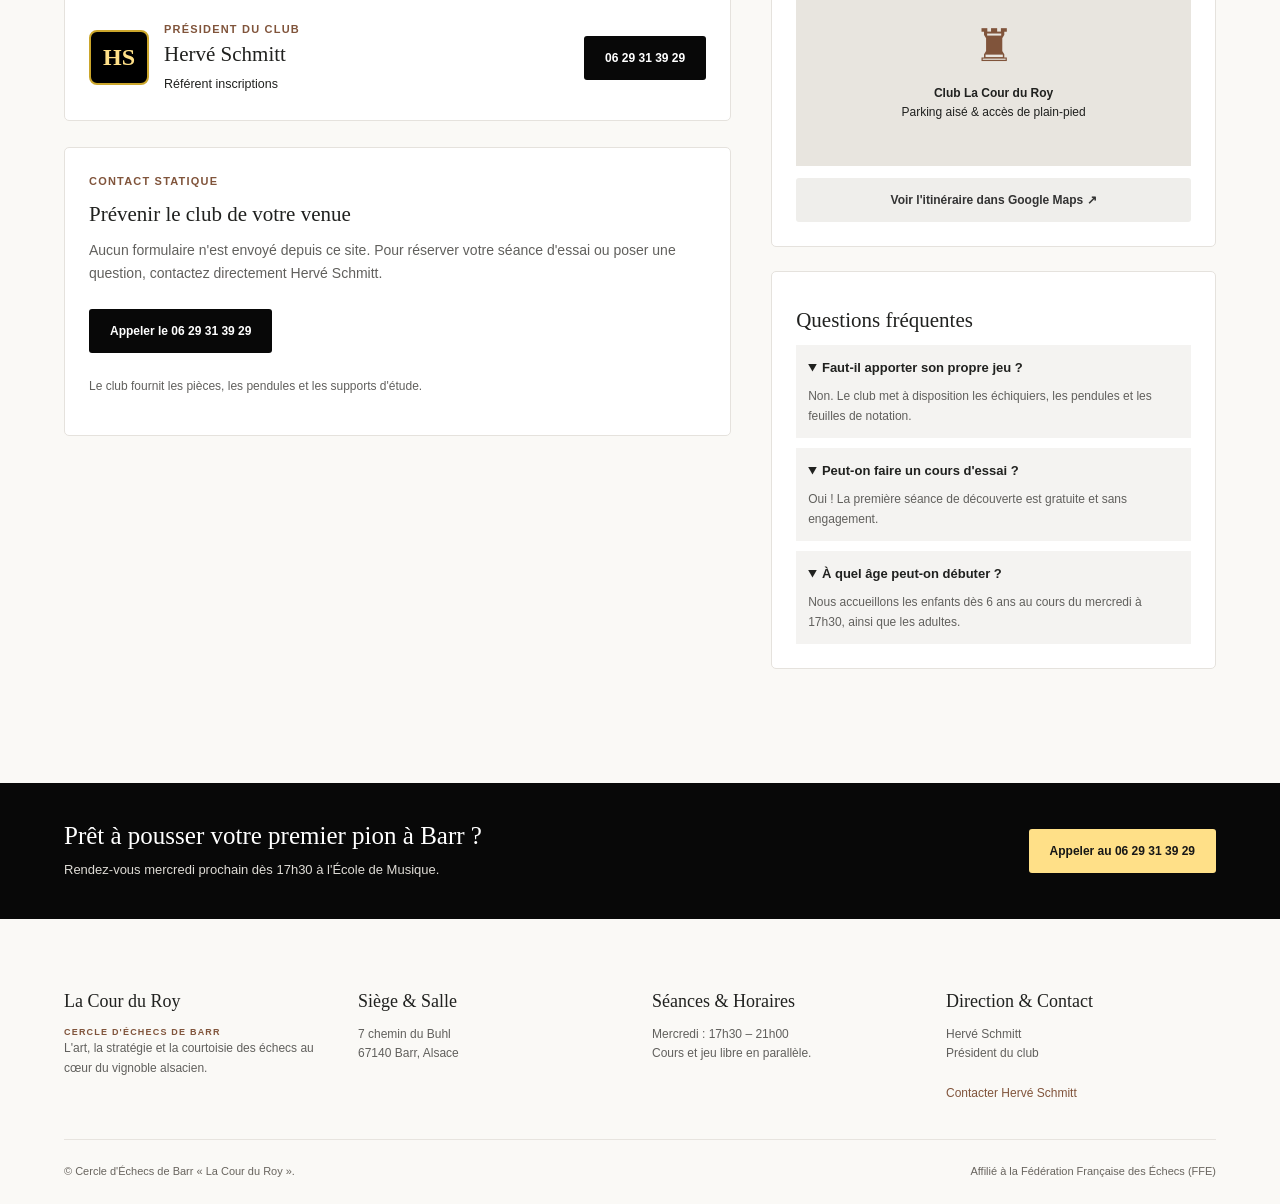
==== commit 8c9ea22e: "Supprimer les liens décoratifs des cartes" ====
--- a/accueil.html
+++ b/accueil.html
@@ -68,10 +68,10 @@
       </div>
       <!-- La même classe « carte » permet de réutiliser la même apparence. -->
       <div class="grille quatre-colonnes">
-        <article class="carte"><span class="icone" aria-hidden="true">♞</span><h3>Pédagogie &amp; Stratégie</h3><p>Cours théoriques clairs, apprentissage des ouvertures, analyse de parties célèbres et exercices tactiques ciblés pour tous les paliers.</p><a class="lien-carte" href="#horaires">Études &amp; Mats →</a></article>
-        <article class="carte"><span class="icone" aria-hidden="true">♟</span><h3>Esprit &amp; Convivialité</h3><p>Parties libres amicales, blitz avec pendule, cadence lente et échanges chaleureux autour d'une tisane ou d'un café.</p><a class="lien-carte" href="#jeu-libre">Partage &amp; Détente →</a></article>
-        <article class="carte"><span class="icone" aria-hidden="true">♜</span><h3>De l'Initiation au Jeu FFE</h3><p>Accueil des enfants dès 6 ans jusqu'aux aînés. Du tout premier pion déplacé aux tournois officiels départementaux et régionaux.</p><a class="lien-carte" href="#horaires">Tous âges →</a></article>
-        <article class="carte"><span class="icone" aria-hidden="true">♖</span><h3>Cadre Chaleureux</h3><p>Installé au calme à l'École de Musique de Barr. Un environnement studieux, lumineux et apaisant propice à la réflexion et à la créativité.</p><a class="lien-carte" href="#adresse">Cœur de Barr →</a></article>
+        <article class="carte"><span class="icone" aria-hidden="true">♞</span><h3>Pédagogie &amp; Stratégie</h3><p>Cours théoriques clairs, apprentissage des ouvertures, analyse de parties célèbres et exercices tactiques ciblés pour tous les paliers.</p></article>
+        <article class="carte"><span class="icone" aria-hidden="true">♟</span><h3>Esprit &amp; Convivialité</h3><p>Parties libres amicales, blitz avec pendule, cadence lente et échanges chaleureux autour d'une tisane ou d'un café.</p></article>
+        <article class="carte"><span class="icone" aria-hidden="true">♜</span><h3>De l'Initiation au Jeu FFE</h3><p>Accueil des enfants dès 6 ans jusqu'aux aînés. Du tout premier pion déplacé aux tournois officiels départementaux et régionaux.</p></article>
+        <article class="carte"><span class="icone" aria-hidden="true">♖</span><h3>Cadre Chaleureux</h3><p>Installé au calme à l'École de Musique de Barr. Un environnement studieux, lumineux et apaisant propice à la réflexion et à la créativité.</p></article>
       </div>
     </section>
 
--- a/apparence.css
+++ b/apparence.css
@@ -25,8 +25,7 @@
 a { color: #80543b; text-decoration: none; }
 a:hover { text-decoration: underline; }
 /* Le contour permet de voir quel lien ou champ est sélectionné au clavier. */
-a:focus-visible, summary:focus-visible, input:focus-visible,
-select:focus-visible, textarea:focus-visible {
+a:focus-visible, summary:focus-visible {
   outline: 3px solid #af7a28;
   outline-offset: 4px;
 }
@@ -80,7 +79,6 @@
 .grille .carte { display: flex; flex-direction: column; }
 .carte p { font-size: 14px; }
 .icone { display: inline-block; align-self: flex-start; background: #efede9; color: #80543b; font-size: 28px; padding: 2px 12px; margin-bottom: 12px; }
-.lien-carte { margin-top: auto; padding-top: 20px; font-size: 12px; }
 .actualites { border-top: 1px solid #edeae5; }
 .entete-carte { display: flex; align-items: center; justify-content: space-between; flex-wrap: wrap; gap: 8px; margin-bottom: 12px; font-size: 12px; }
 time { color: #666; font-size: 11px; }
@@ -104,11 +102,7 @@
 .initiales { background: black; color: #ffe088; border: 2px solid #cba62b; border-radius: 8px; padding: 12px; font: bold 24px Georgia, serif; }
 .contact aside > .carte { margin-bottom: 24px; }
 label { display: block; font-size: 12px; margin-bottom: 6px; }
-input, select, textarea { width: 100%; padding: 11px; border: 1px solid #d5d0c8; border-radius: 3px; background: #faf9f6; color: #333; font: 13px Arial, sans-serif; }
-textarea { resize: vertical; }
-form .grille { gap: 16px; margin-bottom: 18px; }
-form .bouton { width: 100%; margin-top: 12px; }
-button:disabled { background: #595753; color: white; cursor: not-allowed; }
+.contact-statique .bouton { margin: 4px 0 10px; }
 .note { font-size: 12px !important; margin: 14px 0; }
 address { font-style: normal; color: #61605d; font-size: 13px; }
 .localisation { background: #e8e5df; min-height: 200px; display: flex; flex-direction: column; align-items: center; justify-content: center; text-align: center; padding: 20px; margin: 20px 0 12px; font-size: 12px; }
@@ -153,10 +147,11 @@
   .informations > div { border: 0; padding: 8px; }
   .quatre-colonnes, .deux-colonnes { grid-template-columns: 1fr; }
   .invitation .conteneur { flex-direction: column; text-align: center; }
-  .president .bouton { margin-left: 0; }
+  .president .bouton, .contact-statique .bouton { margin-left: 0; }
   .entete .bouton { padding: 10px 12px; }
 }
 /* Respecte les personnes qui préfèrent éviter les mouvements à l'écran. */
 @media (prefers-reduced-motion: reduce) {
   html { scroll-behavior: auto; }
 }
+
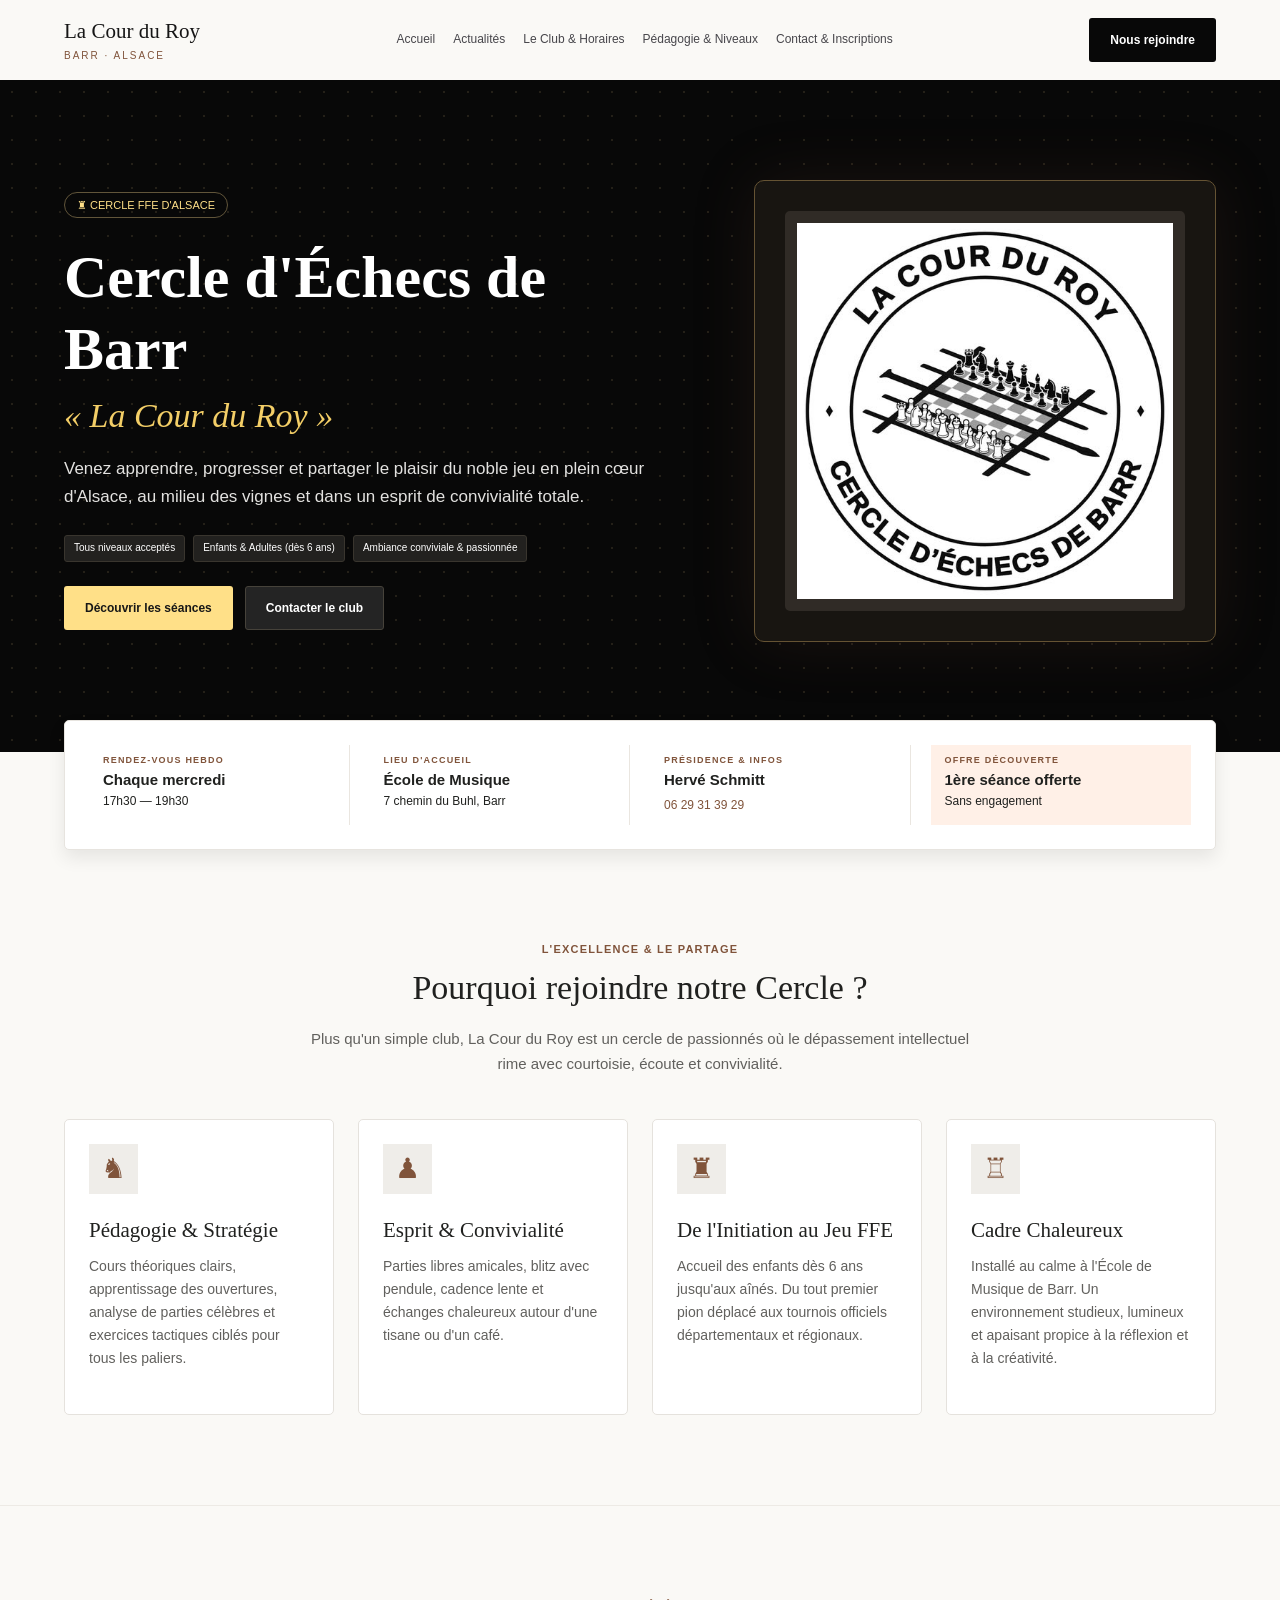
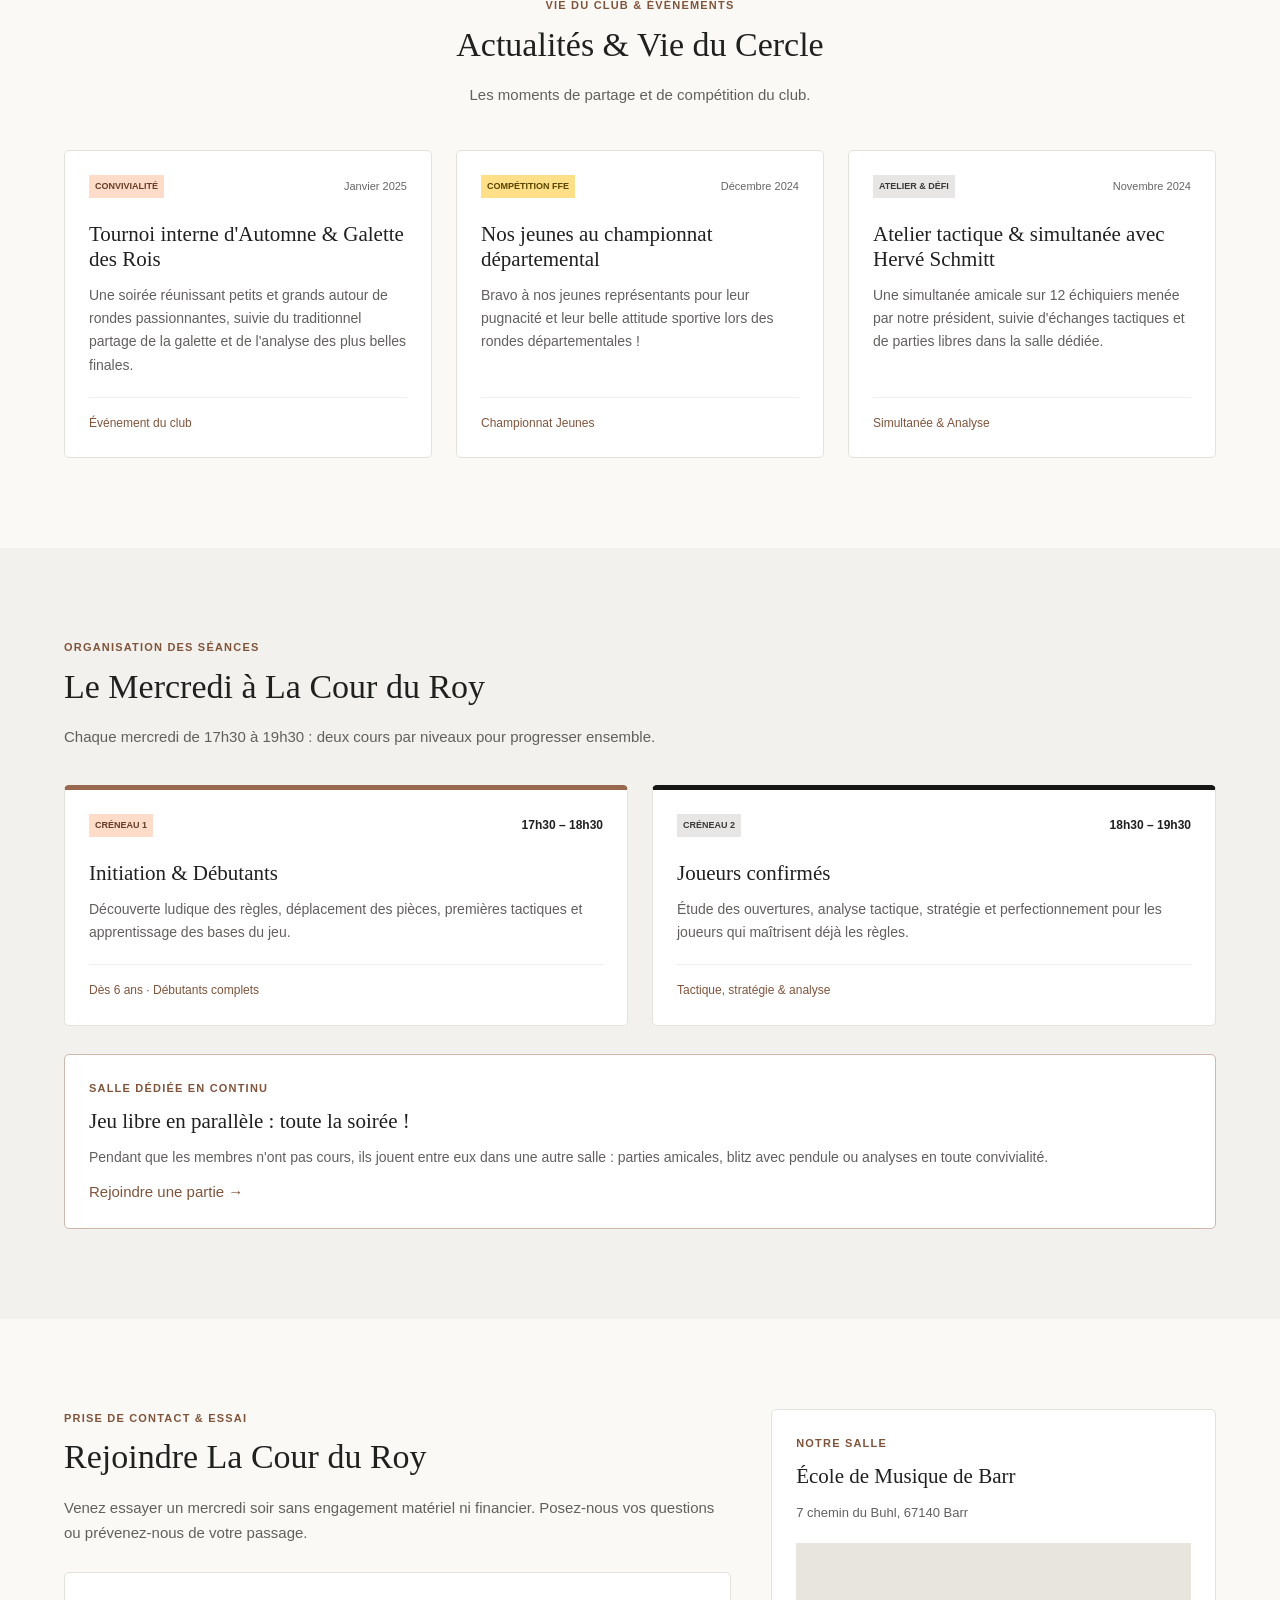
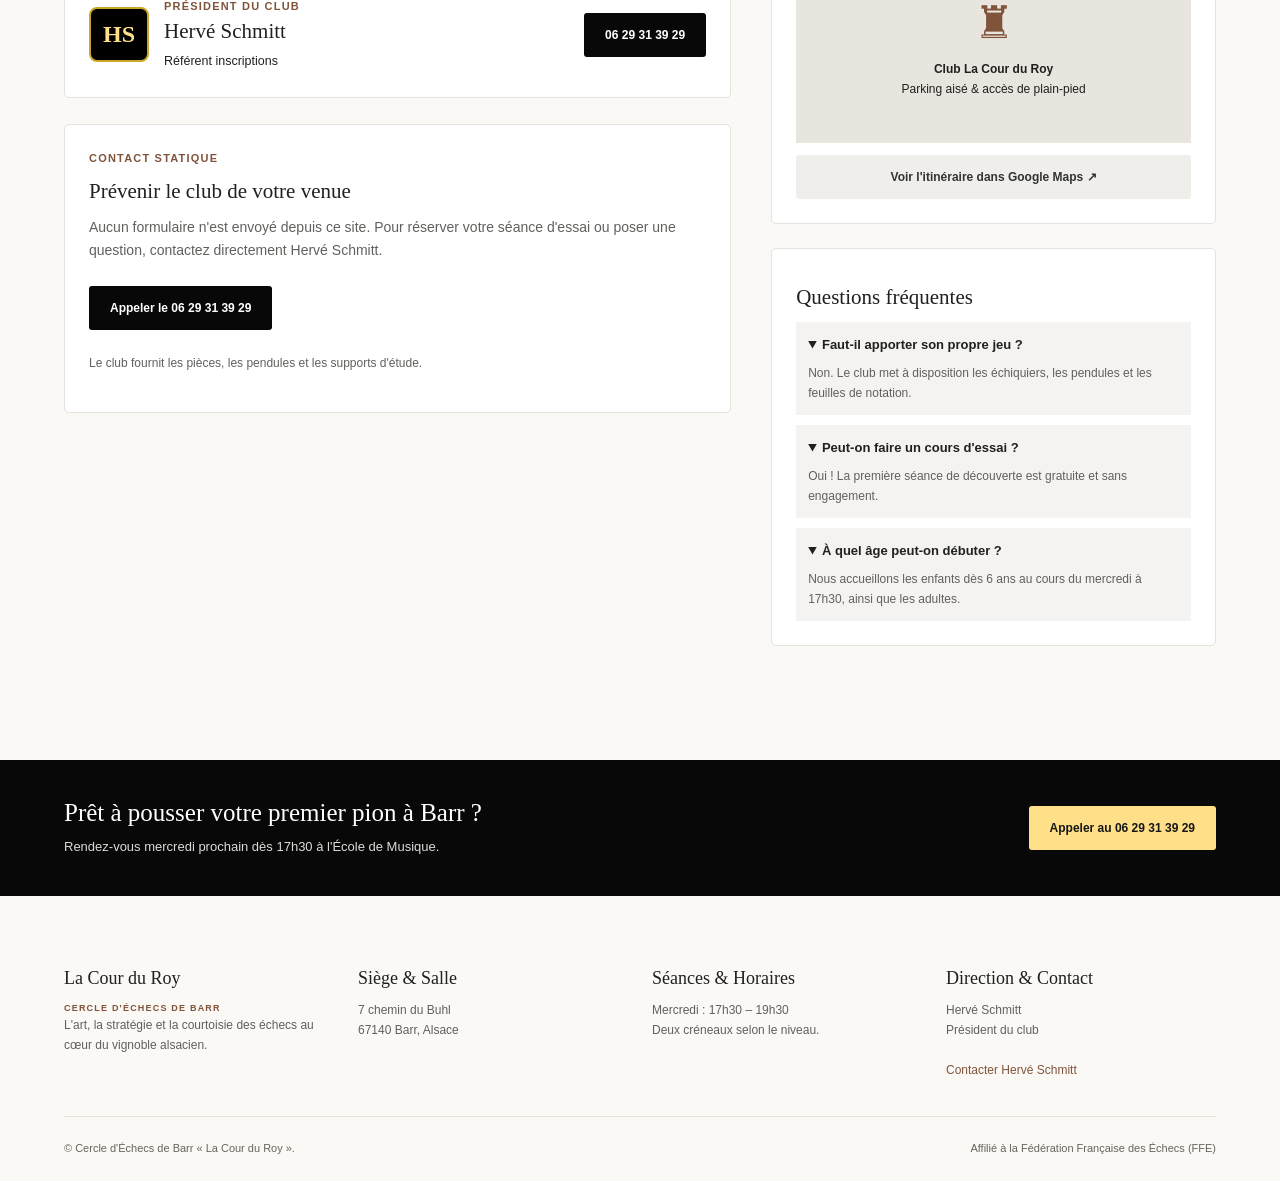
==== commit dc6209cd: "Mettre à jour les deux créneaux du mercredi" ====
--- a/accueil.html
+++ b/accueil.html
@@ -54,7 +54,7 @@
     </section>
 
     <div class="conteneur informations">
-      <div><span class="etiquette">Rendez-vous hebdo</span><strong>Chaque mercredi</strong><span>17h30 — 21h00</span></div>
+      <div><span class="etiquette">Rendez-vous hebdo</span><strong>Chaque mercredi</strong><span>17h30 — 19h30</span></div>
       <div><span class="etiquette">Lieu d'accueil</span><strong>École de Musique</strong><span>7 chemin du Buhl, Barr</span></div>
       <div><span class="etiquette">Présidence &amp; Infos</span><strong>Hervé Schmitt</strong><a href="tel:+33629313929">06 29 31 39 29</a></div>
       <div class="offre"><span class="etiquette">Offre découverte</span><strong>1ère séance offerte</strong><span>Sans engagement</span></div>
@@ -89,11 +89,10 @@
 
     <section class="section fond-gris" id="horaires">
       <div class="conteneur">
-        <div class="titre-horaires"><span class="etiquette">Organisation des séances</span><h2>Le Mercredi à La Cour du Roy</h2><p>Chaque mercredi de 17h30 à 21h00 : cours par paliers et jeu libre en continu.</p></div>
-        <div class="grille trois-colonnes">
-          <article class="carte creneau"><div class="entete-carte"><span class="categorie">Créneau 1</span><strong>17h30 – 18h15</strong></div><h3>Initiation &amp; Tout-petits</h3><p>Découverte ludique des règles, déplacement des pièces et apprentissage des premiers schémas de mat.</p><span class="pied-carte">Dès 6 ans · Débutants complets</span></article>
-          <article class="carte creneau creneau-noir"><div class="entete-carte"><span class="categorie grise">Créneau 2</span><strong>18h15 – 19h00</strong></div><h3>Jeunes &amp; Théorie</h3><p>Étude des ouvertures, analyse tactique, principes stratégiques et calcul des variantes pour les jeunes en progression.</p><span class="pied-carte">Ouvertures, tactique &amp; stratégie</span></article>
-          <article class="carte creneau creneau-dore"><div class="entete-carte"><span class="categorie doree">Créneau 3</span><strong>19h00 – 19h15</strong></div><h3>Adultes confirmés &amp; Analyse flash</h3><p>Cours théorique ciblé, tactiques avancées et perfectionnement stratégique pour les joueurs adultes confirmés.</p><span class="pied-carte">Perfectionnement &amp; analyses ciblées</span></article>
+        <div class="titre-horaires"><span class="etiquette">Organisation des séances</span><h2>Le Mercredi à La Cour du Roy</h2><p>Chaque mercredi de 17h30 à 19h30 : deux cours par niveaux pour progresser ensemble.</p></div>
+        <div class="grille deux-colonnes">
+          <article class="carte creneau"><div class="entete-carte"><span class="categorie">Créneau 1</span><strong>17h30 – 18h30</strong></div><h3>Initiation &amp; Débutants</h3><p>Découverte ludique des règles, déplacement des pièces, premières tactiques et apprentissage des bases du jeu.</p><span class="pied-carte">Dès 6 ans · Débutants complets</span></article>
+          <article class="carte creneau creneau-noir"><div class="entete-carte"><span class="categorie grise">Créneau 2</span><strong>18h30 – 19h30</strong></div><h3>Joueurs confirmés</h3><p>Étude des ouvertures, analyse tactique, stratégie et perfectionnement pour les joueurs qui maîtrisent déjà les règles.</p><span class="pied-carte">Tactique, stratégie &amp; analyse</span></article>
         </div>
         <div class="carte jeu-libre" id="jeu-libre"><span class="etiquette">Salle dédiée en continu</span><h3>Jeu libre en parallèle : toute la soirée !</h3><p>Pendant que les membres n'ont pas cours, ils jouent entre eux dans une autre salle : parties amicales, blitz avec pendule ou analyses en toute convivialité.</p><a href="#contact">Rejoindre une partie →</a></div>
       </div>
@@ -132,7 +131,7 @@
     <div class="grille quatre-colonnes">
       <div><h3>La Cour du Roy</h3><span class="etiquette">Cercle d'Échecs de Barr</span><p>L'art, la stratégie et la courtoisie des échecs au cœur du vignoble alsacien.</p></div>
       <div><h3>Siège &amp; Salle</h3><p>7 chemin du Buhl<br>67140 Barr, Alsace</p></div>
-      <div><h3>Séances &amp; Horaires</h3><p>Mercredi : 17h30 – 21h00<br>Cours et jeu libre en parallèle.</p></div>
+      <div><h3>Séances &amp; Horaires</h3><p>Mercredi : 17h30 – 19h30<br>Deux créneaux selon le niveau.</p></div>
       <div><h3>Direction &amp; Contact</h3><p>Hervé Schmitt<br>Président du club</p><a href="tel:+33629313929">Contacter Hervé Schmitt</a></div>
     </div>
     <div class="mentions"><span>© Cercle d'Échecs de Barr « La Cour du Roy ».</span><span>Affilié à la Fédération Française des Échecs (FFE)</span></div>
